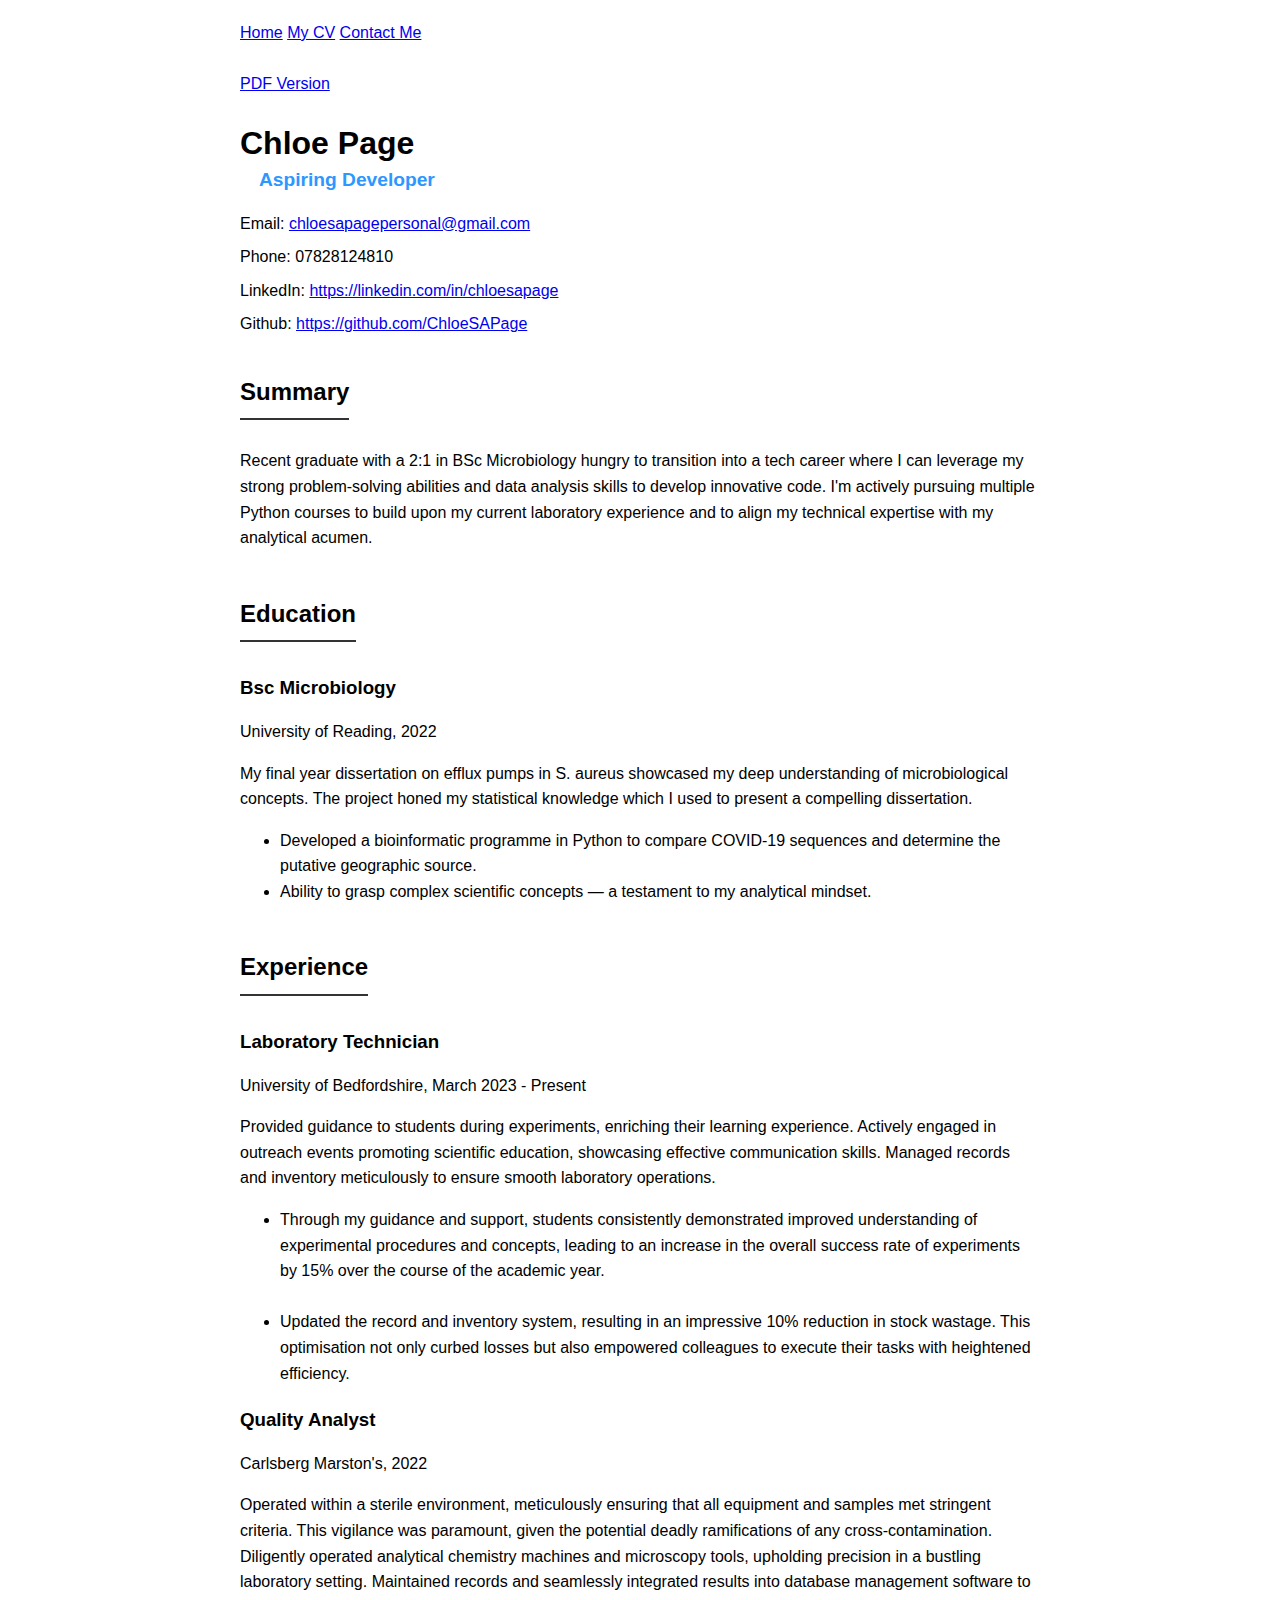
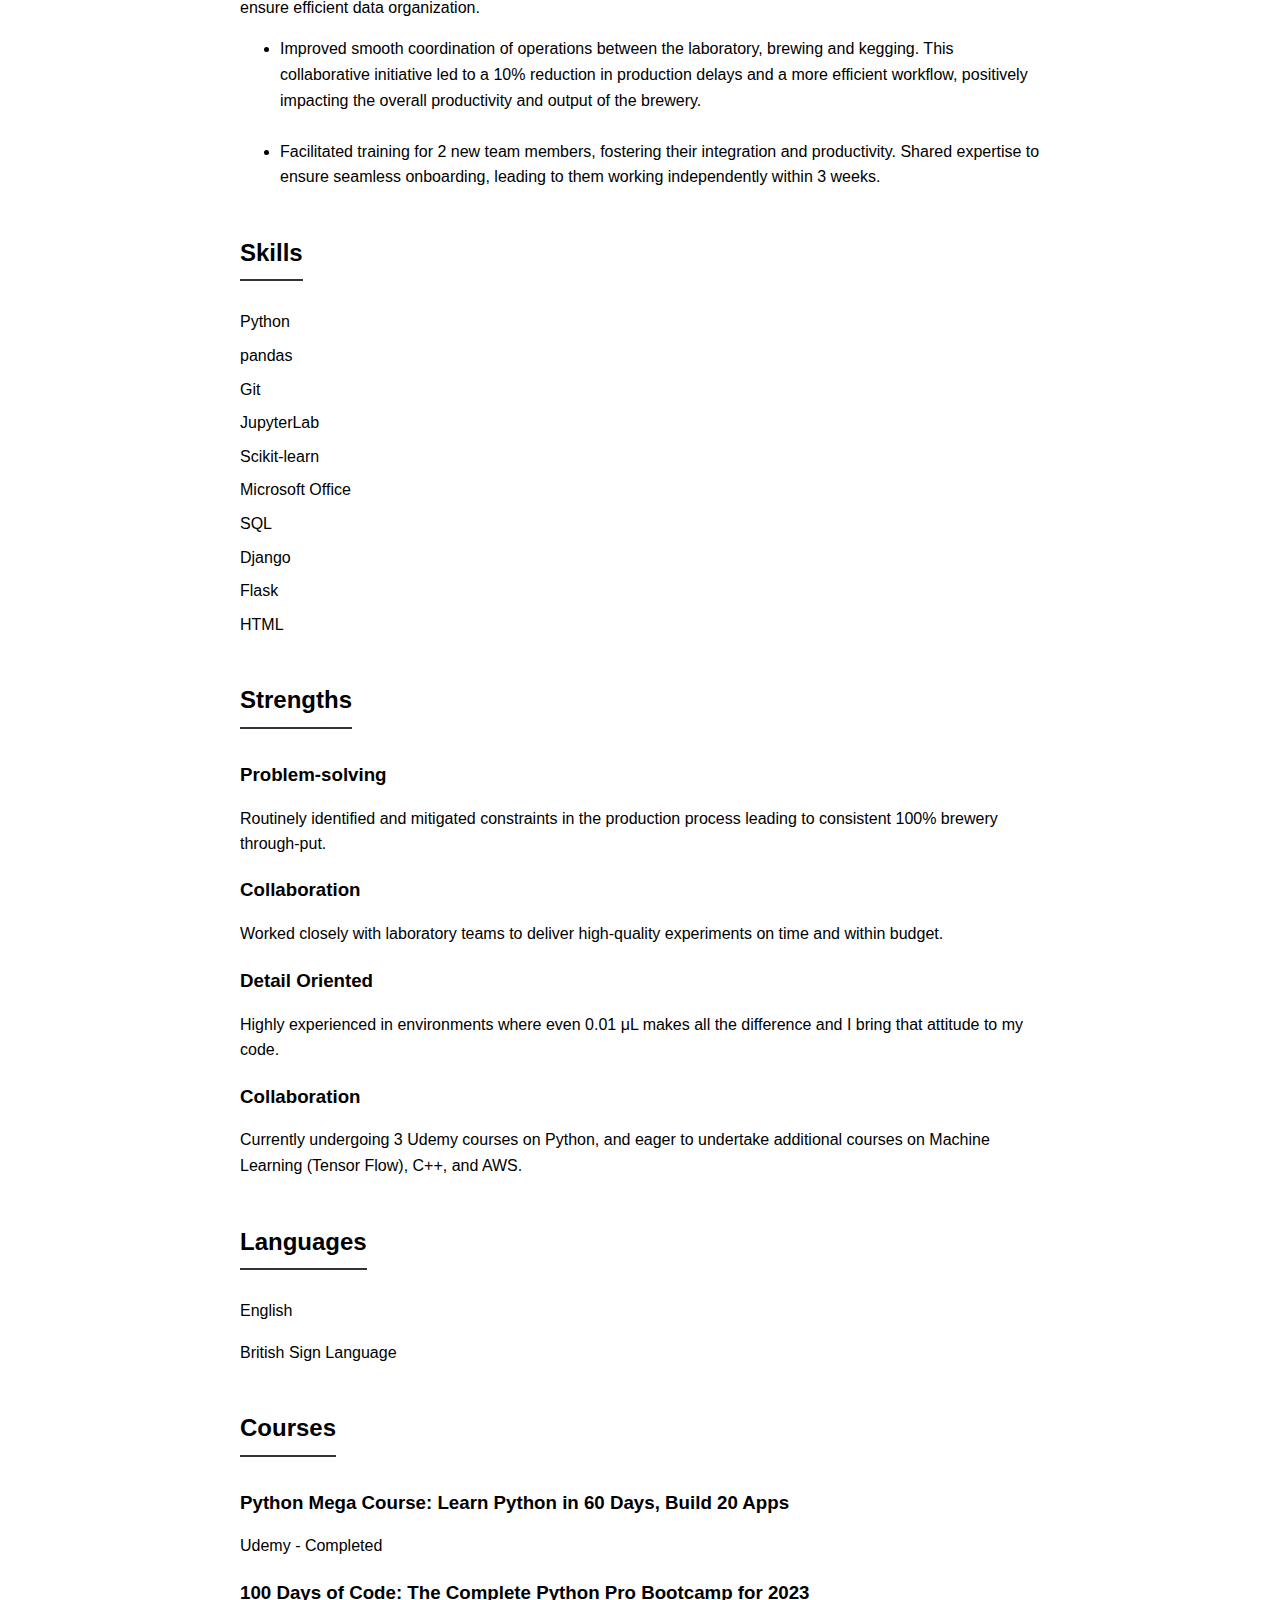
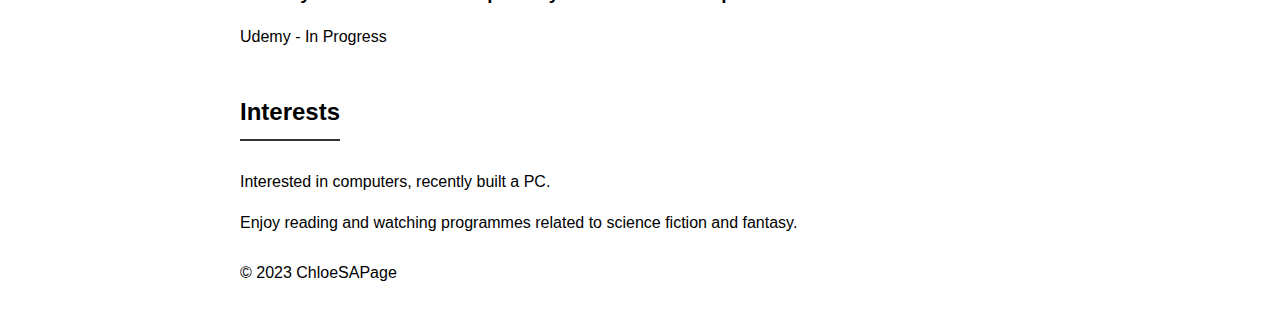
==== Chloe_Page_CV.html @ b6bef02d "moved css to seperate file" ====
<!DOCTYPE html>
<html lang="en">

<head>
    <meta charset="UTF-8">
    <meta name="viewport" content="width=device-width, initial-scale=1.0">
    <title>Chloe Page - CV</title>
    <link rel="stylesheet" href="styles.css">
</head>

<body>
    <nav>
        <div>
            <a href="index.html">Home</a>
            <a href="Chloe_Page_CV.html">My CV</a>
            <a href="contact.html">Contact Me</a>
        </div>
    </nav>
    <div>
        <br>
        <a href="/files/Chloe Page - CV.pdf" target="_blank"> PDF Version</a>
    </div>
    <header>
        <h1 class="myname">Chloe Page</h1>
        <p class="tagline">Aspiring Developer</p>
        <ul class="contact-info">
            <li>Email: <a href="mailto:chloesapagepersonal@gmail.com" target="_blank">chloesapagepersonal@gmail.com</a></li>
            <li>Phone: 07828124810 </li>
            <li>LinkedIn:
                <a href="https://linkedin.com/in/chloesapage" target="_blank">
                    https://linkedin.com/in/chloesapage</a>
            </li>
            <li>Github:
                <a href="https://linkedin.com/in/chloesapage" target="_blank">
                    https://github.com/ChloeSAPage</a>
            </li>
        </ul>
    </header>

    <section class="section">
        <h2>Summary</h2>
        <p>Recent graduate with a 2:1 in BSc Microbiology hungry to transition into
            a tech career where I can leverage my strong problem-solving abilities
            and data analysis skills to develop innovative code. I'm actively
            pursuing multiple Python courses to build upon my current laboratory
            experience and to align my technical expertise with my analytical
            acumen.</p>
    </section>

    <section class="section">
        <h2>Education</h2>
        <div class="section-content">
            <h3>Bsc Microbiology </h3>
            <p>University of Reading, 2022
            <p>
            <p> My final year dissertation on efflux pumps in S. aureus showcased
                my deep understanding of microbiological concepts. The project
                honed my statistical knowledge which I used to present a compelling
                dissertation.
            <ul>
                <li>Developed a bioinformatic programme in Python to compare
                    COVID-19 sequences and determine the putative geographic
                    source.</li>
                <li>Ability to grasp complex scientific concepts — a testament
                    to my analytical mindset.</li>
            </ul>
            </p>
        </div>
    </section>

    <section class="section">
        <h2>Experience</h2>
        <div class="section-content">
            <h3>Laboratory Technician</h3>
            <p>University of Bedfordshire, March 2023 - Present</p>
            <p>Provided guidance to students during experiments, enriching their
                learning experience. Actively engaged in outreach events promoting
                scientific education, showcasing effective communication skills.
                Managed records and inventory meticulously to ensure smooth laboratory
                operations.</p>
            <ul>
                <li>Through my guidance and support, students consistently
                    demonstrated improved understanding of experimental
                    procedures and concepts, leading to an increase in the
                    overall success rate of experiments by 15% over the course of
                    the academic year.</li>
                <br>
                <li>Updated the record and inventory system, resulting in an
                    impressive 10% reduction in stock wastage. This optimisation
                    not only curbed losses but also empowered colleagues to
                    execute their tasks with heightened efficiency.</li>
            </ul>
        </div>
        <div class="section-content">
            <h3>Quality Analyst</h3>
            <p>Carlsberg Marston's, 2022</p>
            <p>Operated within a sterile environment, meticulously ensuring that
                all equipment and samples met stringent criteria. This vigilance
                was paramount, given the potential deadly ramifications of any
                cross-contamination. Diligently operated analytical chemistry
                machines and microscopy tools, upholding precision in a bustling
                laboratory setting. Maintained records and seamlessly integrated
                results into database management software to ensure efficient
                data organization.</p>
            <ul>
                <li>Improved smooth coordination of operations between the
                    laboratory, brewing and kegging. This collaborative initiative
                    led to a 10% reduction in production delays and a more
                    efficient workflow, positively impacting the overall
                    productivity and output of the brewery.</li>
                <br>
                <li>Facilitated training for 2 new team members, fostering their
                    integration and productivity. Shared expertise to ensure
                    seamless onboarding, leading to them working independently
                    within 3 weeks.</li>
            </ul>
        </div>
    </section>

    <section class="section">
        <h2>Skills</h2>
        <div class="section-content">
            <ul class="contact-info">
                <li>Python</li>
                <li>pandas</li>
                <li>Git</li>
                <li>JupyterLab</li>
                <li>Scikit-learn</li>
                <li>Microsoft Office</li>
                <li>SQL</li>
                <li>Django</li>
                <li>Flask</li>
                <li>HTML</li>
            </ul>
        </div>
    </section>

    <section class="section">
        <h2>Strengths</h2>
        <div class="section-content">
            <h3>Problem-solving</h3>
            <p>Routinely identified and mitigated constraints in the production
                process leading to consistent 100% brewery through-put.</p>
            <h3>Collaboration</h3>
            <p>Worked closely with laboratory teams to deliver high-quality
                experiments on time and within budget.</p>
            <h3>Detail Oriented</h3>
            <p>Highly experienced in environments where even 0.01 μL makes all
                the difference and I bring that attitude to my code.</p>
            <h3>Collaboration</h3>
            <p>Currently undergoing 3 Udemy courses on Python, and eager to
                undertake additional courses on Machine Learning (Tensor Flow),
                C++, and AWS.</p>
        </div>
    </section>

    <section class="section">
        <h2>Languages</h2>
        <div class="section-content">
            <p>English</p>
            <p>British Sign Language</p>
        </div>
    </section>

    <section class="section">
        <h2>Courses</h2>
        <div class="section-content">
            <h3>Python Mega Course: Learn Python in 60 Days, Build 20 Apps</h3>
            <p>Udemy - Completed</p>
            <h3>100 Days of Code: The Complete Python Pro Bootcamp for 2023</h3>
            <p>Udemy - In Progress</p>
        </div>
    </section>

    <section class="section">
        <h2>Interests</h2>
        <div class="section-content">
            <p>Interested in computers, recently built a PC.</p>
            <p>Enjoy reading and watching programmes related to science fiction and
                fantasy.</p>

        </div>
    </section>

    <footer>
        <p>&copy; 2023 ChloeSAPage</p>
    </footer>
</body>

</html>
---- styles.css ----
:root {
    --tagline-color: #2d97ff;
}

body {
    font-family: Arial, sans-serif;
    line-height: 1.6;
    margin: 0 auto;
    max-width: 800px;
    padding: 20px;
}

h1,
h2,
h3 {
    margin-bottom: 0.5em;
}

.section {
    margin-bottom: 1.5em;
}

.section h2 {
    border-bottom: 2px solid #333;
    display: inline-block;
    padding-bottom: 0.3em;
}

.section-content {
    margin-top: 1em;
}

img {
    width: 200px;
    border-radius: 100px;
    float: left;
    margin-right: 10px;
}

.contact-info {
    list-style-type: none;
    padding: 0;
}

.contact-info li {
    margin-bottom: 0.5em;
}

form {
    width: 1px;
}

.tagline {
    color: var(--tagline-color);
    font-size: larger;
    font-weight: bolder;
    line-height: normal;
    margin-block-start: 0cm;
    margin-left: 0.5cm;
}

.myname {
    font-weight: bold;
    margin-bottom: 0cm;
}

nav {
    color: #2d97ff;
    margin-bottom: 0cm;
}
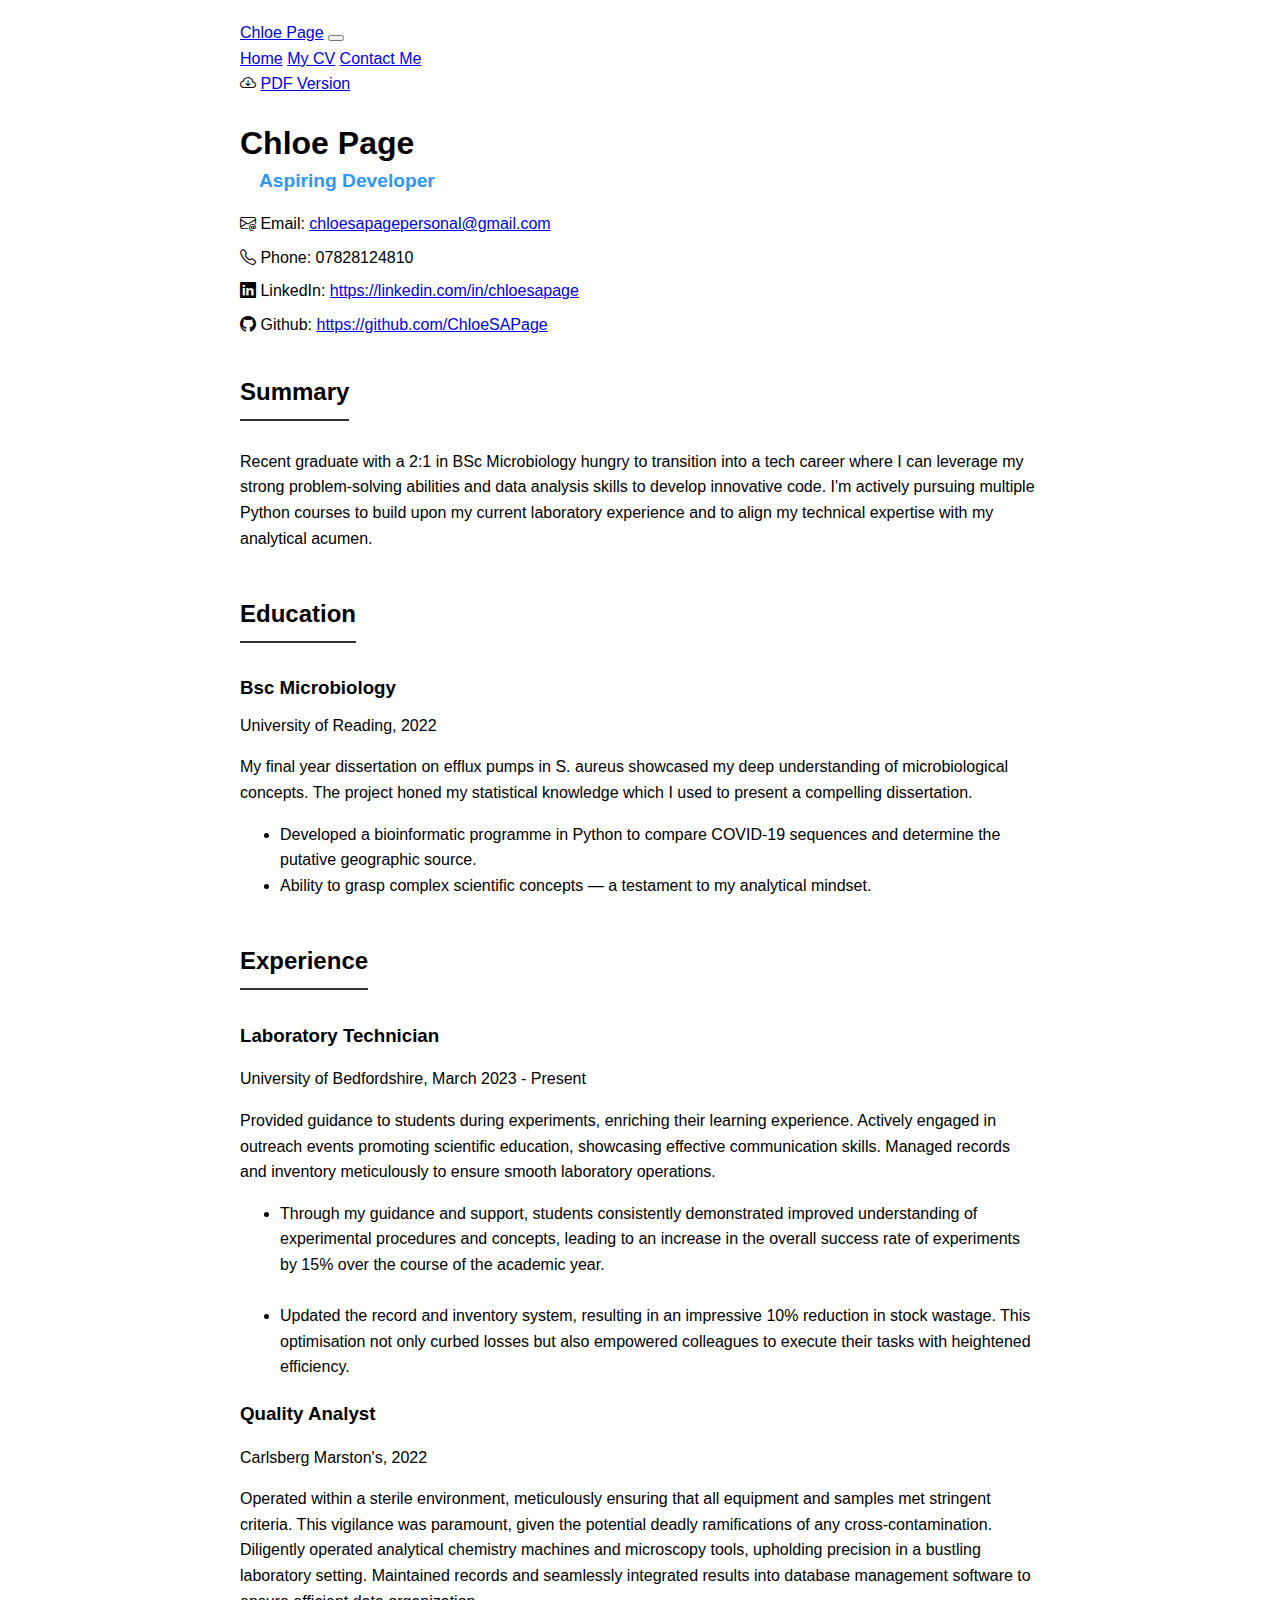
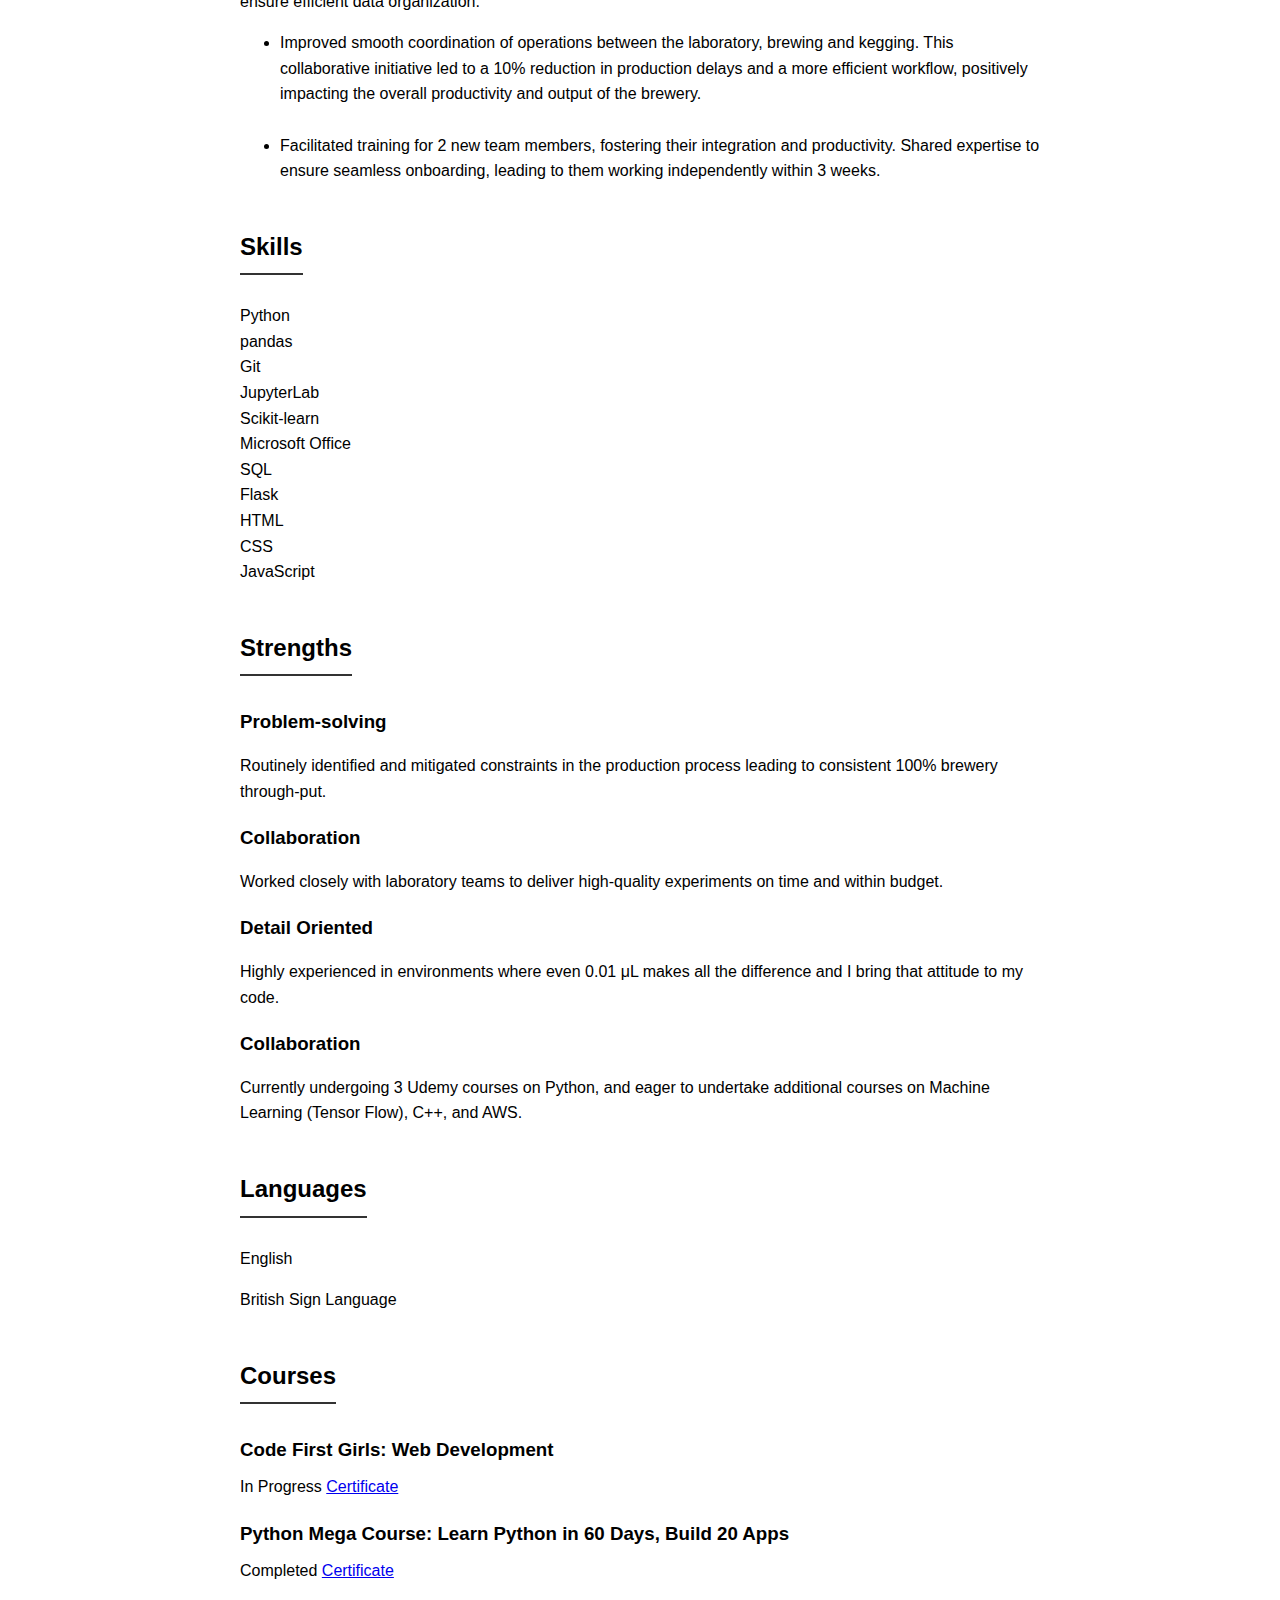
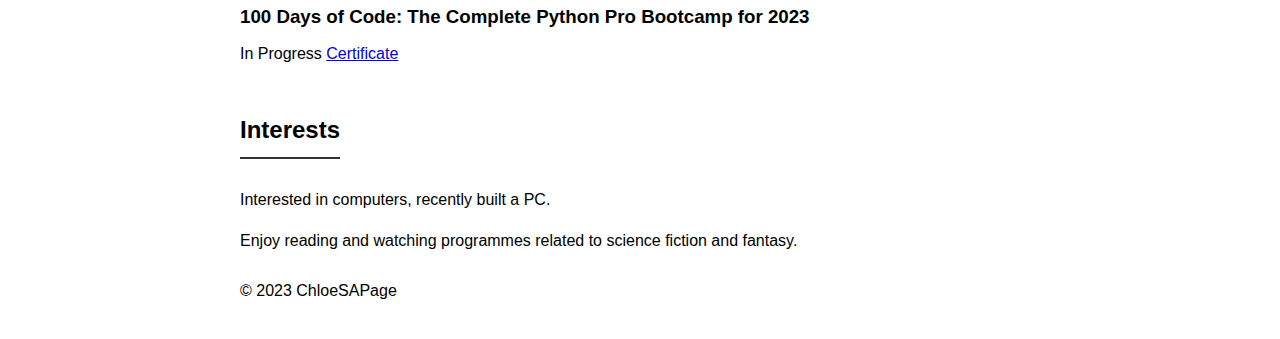
==== commit 18a7701b: "navbar, icons, font colour" ====
--- a/Chloe_Page_CV.html
+++ b/Chloe_Page_CV.html
@@ -4,33 +4,54 @@
 <head>
     <meta charset="UTF-8">
     <meta name="viewport" content="width=device-width, initial-scale=1.0">
+    <script src="https://cdn.jsdelivr.net/npm/bootstrap@5.3.2/dist/js/bootstrap.bundle.min.js"
+        integrity="sha384-C6RzsynM9kWDrMNeT87bh95OGNyZPhcTNXj1NW7RuBCsyN/o0jlpcV8Qyq46cDfL"
+        crossorigin="anonymous"></script>
+    <link href="https://cdn.jsdelivr.net/npm/bootstrap@5.3.2/dist/css/bootstrap.min.css" rel="stylesheet"
+        integrity="sha384-T3c6CoIi6uLrA9TneNEoa7RxnatzjcDSCmG1MXxSR1GAsXEV/Dwwykc2MPK8M2HN" crossorigin="anonymous">
+    <link rel="stylesheet" href="https://cdn.jsdelivr.net/npm/bootstrap-icons@1.11.2/font/bootstrap-icons.min.css">
+    <link rel="stylesheet" href="styles.css">
     <title>Chloe Page - CV</title>
-    <link rel="stylesheet" href="styles.css">
+
 </head>
 
 <body>
-    <nav>
-        <div>
-            <a href="index.html">Home</a>
-            <a href="Chloe_Page_CV.html">My CV</a>
-            <a href="contact.html">Contact Me</a>
+
+    <nav class="navbar navbar-expand-lg bg-body-tertiary">
+        <div class="container-fluid">
+            <a class="navbar-brand" href="#">Chloe Page</a>
+            <button class="navbar-toggler" type="button" data-bs-toggle="collapse" data-bs-target="#navbarNav"
+                aria-controls="navbarNav" aria-expanded="false" aria-label="Toggle navigation">
+                <span class="navbar-toggler-icon"></span>
+            </button>
+            <div class="collapse navbar-collapse" id="navbarNav">
+                <div class="navbar-nav">
+                    <a class="nav-link active" aria-current="page" href="index.html">Home</a>
+                    <a href="Chloe_Page_CV.html" class="nav-link">My CV</a>
+                    <a href="contact.html" class="nav-link">Contact Me</a>
+                </div>
+            </div>
         </div>
     </nav>
-    <div>
-        <br>
+
+    <div class="mb-3">
+        <i class="bi bi-cloud-arrow-down"></i>
         <a href="/files/Chloe Page - CV.pdf" target="_blank"> PDF Version</a>
     </div>
+
     <header>
         <h1 class="myname">Chloe Page</h1>
-        <p class="tagline">Aspiring Developer</p>
-        <ul class="contact-info">
-            <li>Email: <a href="mailto:chloesapagepersonal@gmail.com" target="_blank">chloesapagepersonal@gmail.com</a></li>
-            <li>Phone: 07828124810 </li>
-            <li>LinkedIn:
+        <small class="tagline">Aspiring Developer</small>
+        <ul class="contact-info mt-2">
+            <li> <i class="bi bi-envelope-at"></i> Email: <a href="mailto:chloesapagepersonal@gmail.com"
+                    target="_blank">chloesapagepersonal@gmail.com</a>
+            </li>
+            <li> <i class="bi bi-telephone"></i> Phone: 07828124810 </li>
+            <li> <i class="bi bi-linkedin"></i> LinkedIn:
                 <a href="https://linkedin.com/in/chloesapage" target="_blank">
                     https://linkedin.com/in/chloesapage</a>
             </li>
-            <li>Github:
+            <li><i class="bi bi-github"></i> Github:
                 <a href="https://linkedin.com/in/chloesapage" target="_blank">
                     https://github.com/ChloeSAPage</a>
             </li>
@@ -51,8 +72,8 @@
         <h2>Education</h2>
         <div class="section-content">
             <h3>Bsc Microbiology </h3>
-            <p>University of Reading, 2022
-            <p>
+            <span>University of Reading, 2022 </span>
+
             <p> My final year dissertation on efflux pumps in S. aureus showcased
                 my deep understanding of microbiological concepts. The project
                 honed my statistical knowledge which I used to present a compelling
@@ -119,19 +140,20 @@
 
     <section class="section">
         <h2>Skills</h2>
-        <div class="section-content">
-            <ul class="contact-info">
-                <li>Python</li>
-                <li>pandas</li>
-                <li>Git</li>
-                <li>JupyterLab</li>
-                <li>Scikit-learn</li>
-                <li>Microsoft Office</li>
-                <li>SQL</li>
-                <li>Django</li>
-                <li>Flask</li>
-                <li>HTML</li>
-            </ul>
+        <div class="section-content container">
+            <div class="row row-cols-5">
+                <div class="skills col mb-3">Python</div>
+                <div class="skills col mb-3">pandas</div>
+                <div class="skills col mb-3">Git</div>
+                <div class="skills col mb-3">JupyterLab</div>
+                <div class="skills col mb-3">Scikit-learn</div>
+                <div class="skills col mb-3">Microsoft Office</div>
+                <div class="skills col mb-3">SQL</div>
+                <div class="skills col mb-3">Flask</div>
+                <div class="skills col mb-3">HTML</div>
+                <div class="skills col mb-3">CSS</div>
+                <div class="skills col mb-3">JavaScript</div>
+            </div>
         </div>
     </section>
 
@@ -165,10 +187,15 @@
     <section class="section">
         <h2>Courses</h2>
         <div class="section-content">
-            <h3>Python Mega Course: Learn Python in 60 Days, Build 20 Apps</h3>
-            <p>Udemy - Completed</p>
-            <h3>100 Days of Code: The Complete Python Pro Bootcamp for 2023</h3>
-            <p>Udemy - In Progress</p>
+            <h3 class="mt-3">Code First Girls: Web Development</h3>
+            <span class="me-5">In Progress</span>
+            <a href="#">Certificate</a>
+            <h3 class="mt-3">Python Mega Course: Learn Python in 60 Days, Build 20 Apps</h3>
+            <span class="me-5">Completed</span>
+            <a href="#">Certificate</a>
+            <h3 class="mt-3">100 Days of Code: The Complete Python Pro Bootcamp for 2023</h3>
+            <span class="me-5">In Progress</span>
+            <a href="#">Certificate</a>
         </div>
     </section>
 
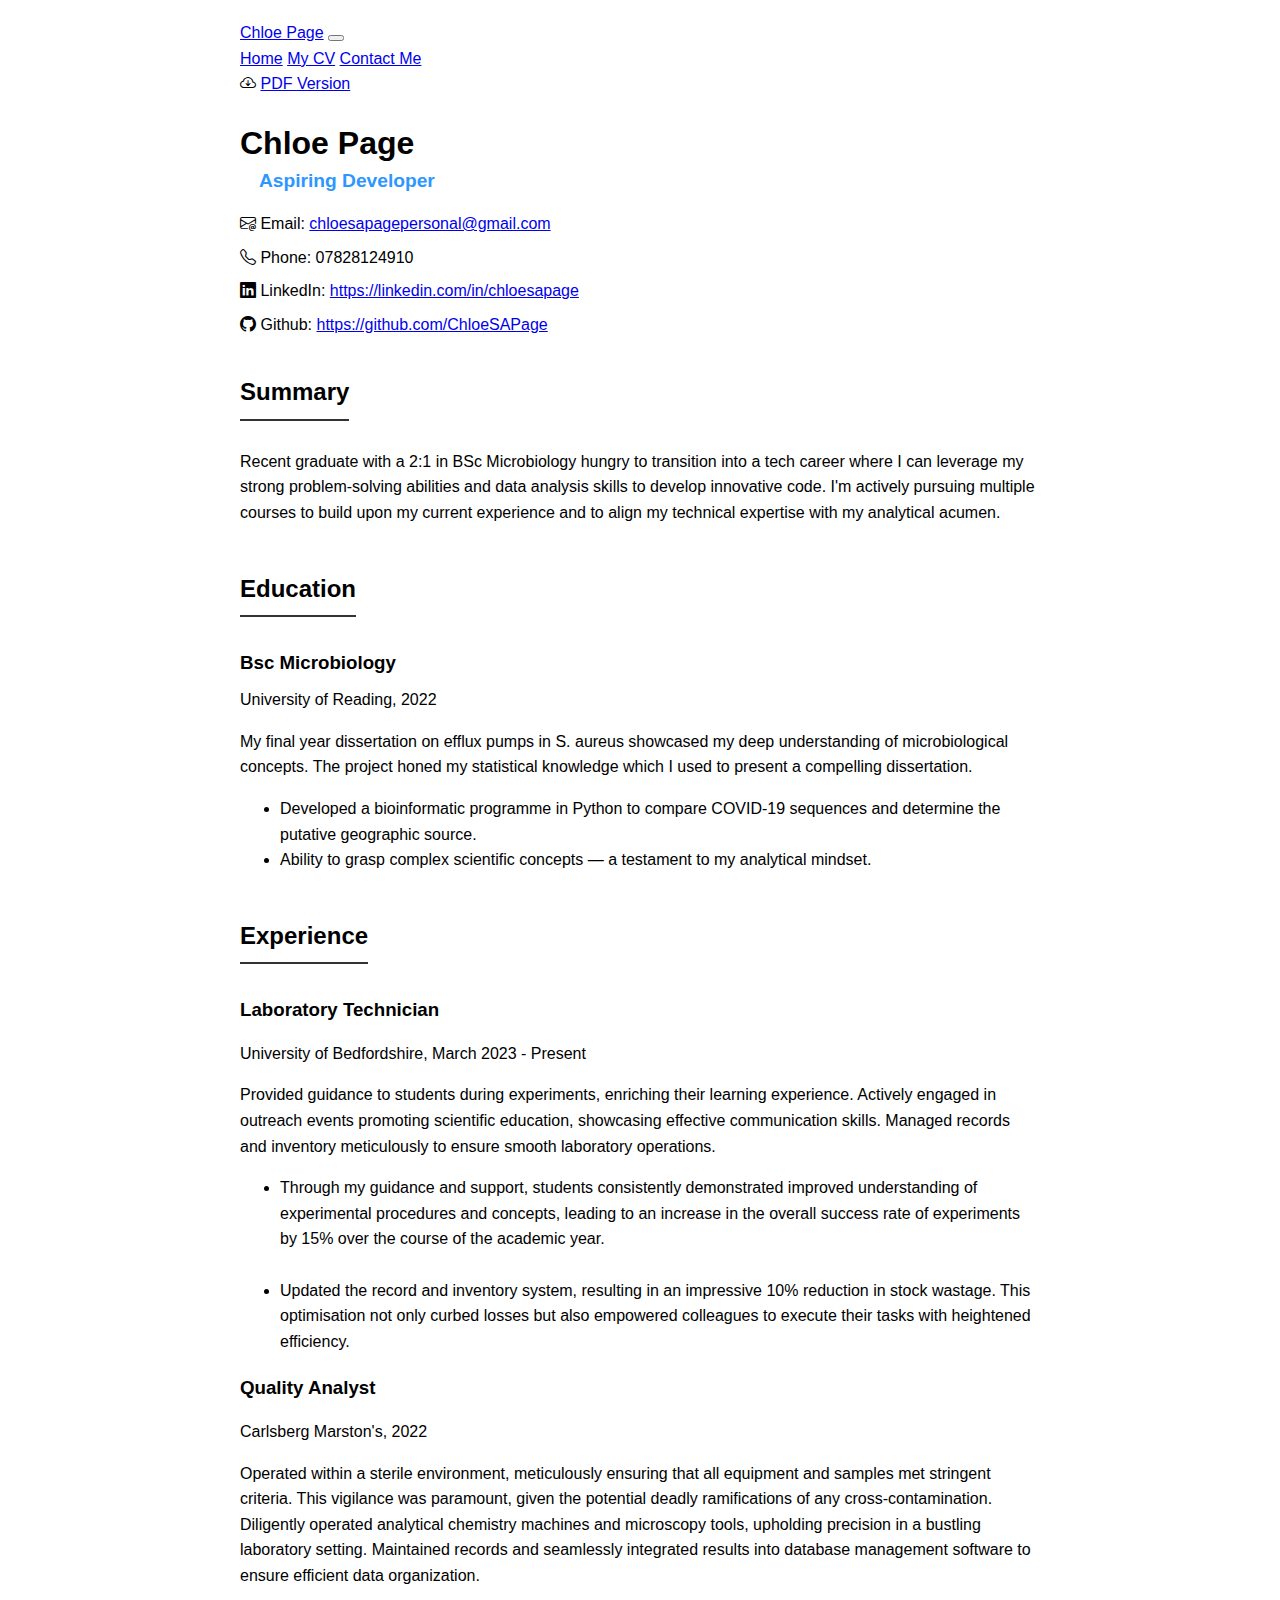
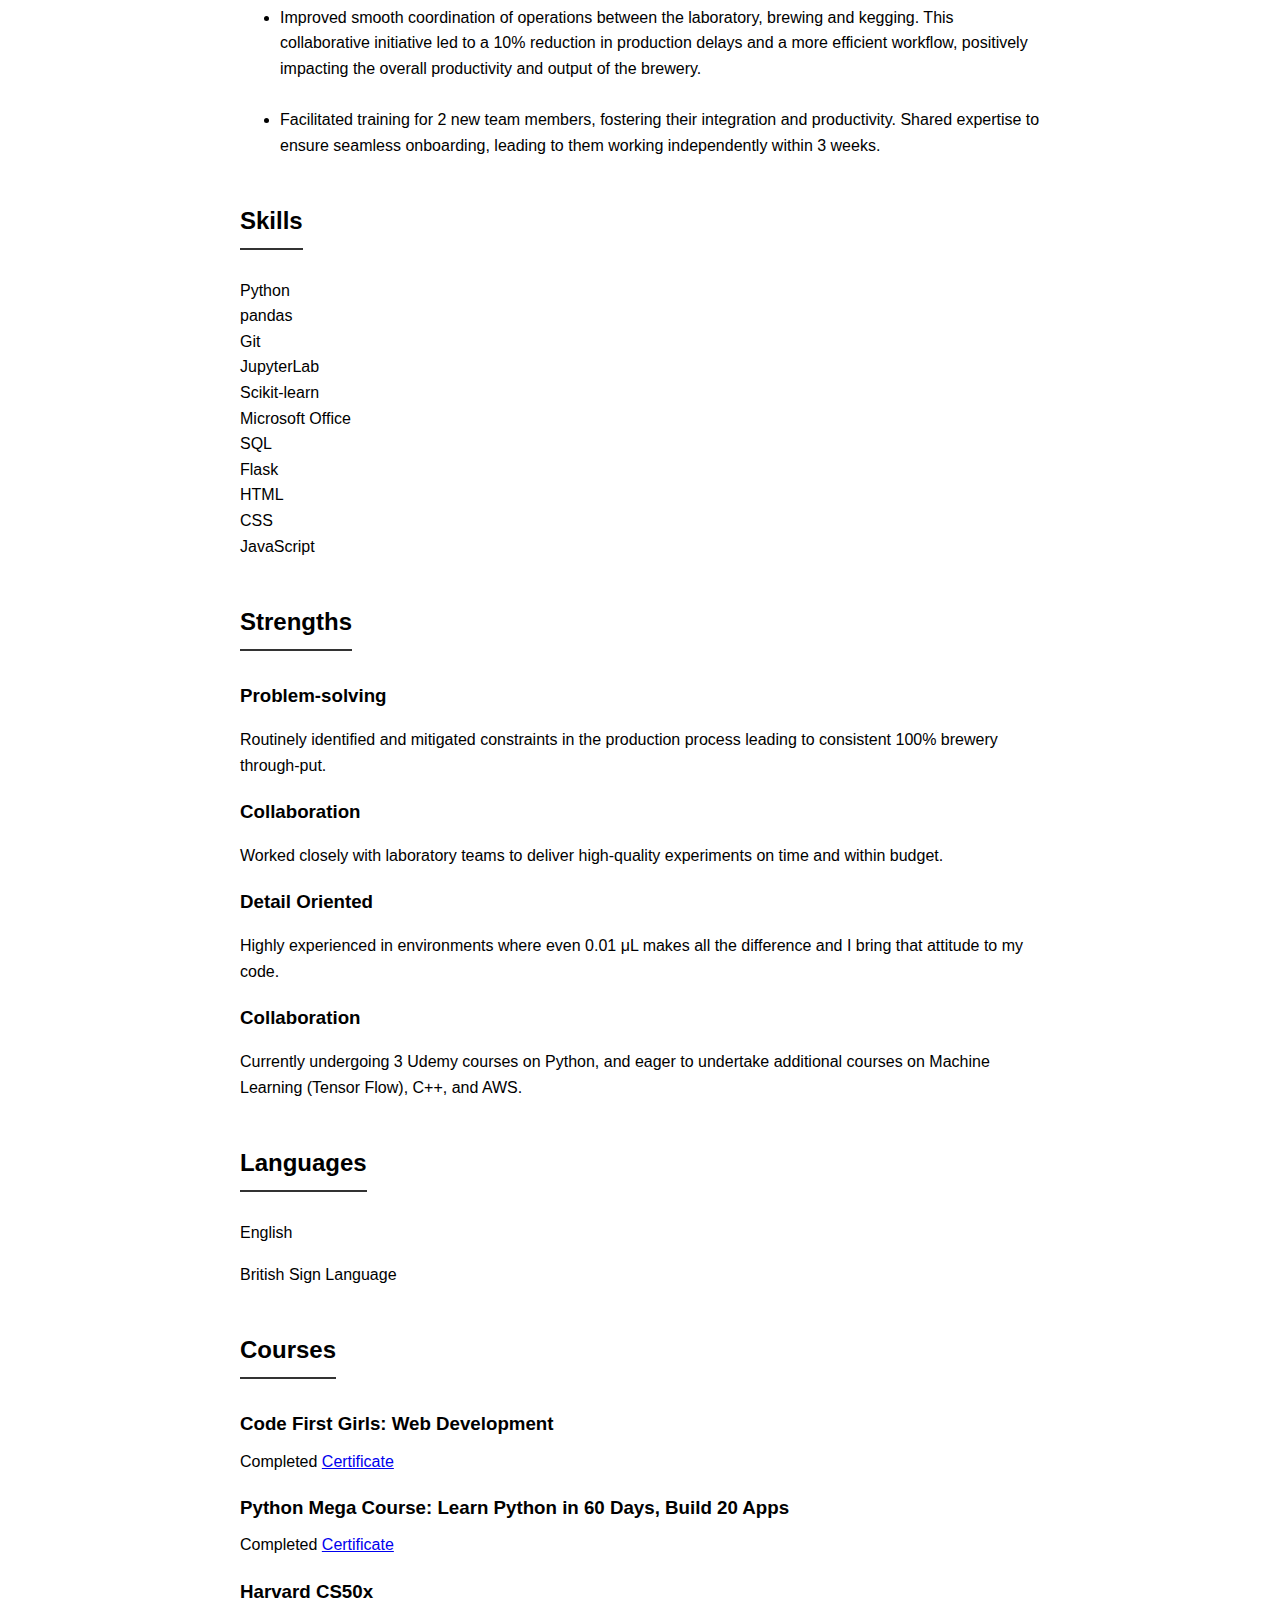
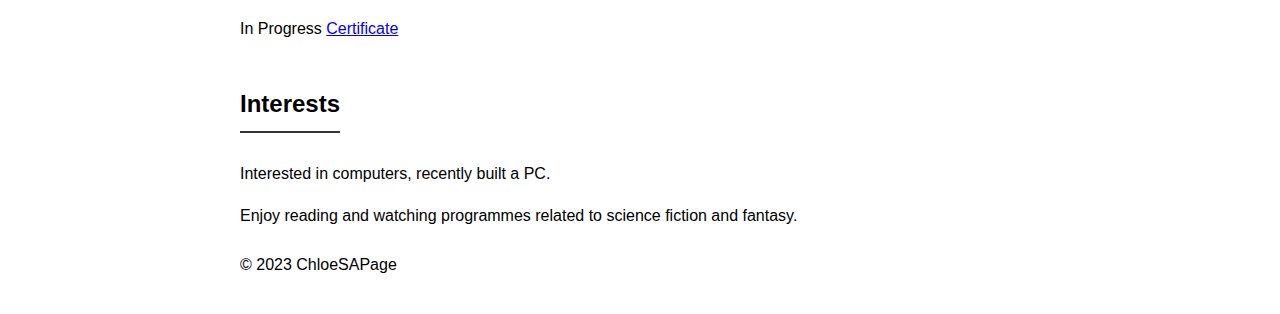
==== commit e231b5f6: "updated" ====
--- a/Chloe_Page_CV.html
+++ b/Chloe_Page_CV.html
@@ -46,7 +46,7 @@
             <li> <i class="bi bi-envelope-at"></i> Email: <a href="mailto:chloesapagepersonal@gmail.com"
                     target="_blank">chloesapagepersonal@gmail.com</a>
             </li>
-            <li> <i class="bi bi-telephone"></i> Phone: 07828124810 </li>
+            <li> <i class="bi bi-telephone"></i> Phone: 07828124910 </li>
             <li> <i class="bi bi-linkedin"></i> LinkedIn:
                 <a href="https://linkedin.com/in/chloesapage" target="_blank">
                     https://linkedin.com/in/chloesapage</a>
@@ -63,9 +63,8 @@
         <p>Recent graduate with a 2:1 in BSc Microbiology hungry to transition into
             a tech career where I can leverage my strong problem-solving abilities
             and data analysis skills to develop innovative code. I'm actively
-            pursuing multiple Python courses to build upon my current laboratory
-            experience and to align my technical expertise with my analytical
-            acumen.</p>
+            pursuing multiple courses to build upon my current experience and to 
+            align my technical expertise with my analytical acumen.</p>
     </section>
 
     <section class="section">
@@ -188,14 +187,15 @@
         <h2>Courses</h2>
         <div class="section-content">
             <h3 class="mt-3">Code First Girls: Web Development</h3>
+            <span class="me-5">Completed</span>
+            <a href="ChloeSAPage.github.io/files/CFGCertificate.pdf">Certificate</a>
+            <h3 class="mt-3">Python Mega Course: Learn Python in 60 Days, Build 20 Apps</h3>
+            <span class="me-5">Completed</span>
+            <a href="https://www.udemy.com/certificate/UC-3ac98ff7-9a83-4505-9bbf-28c5e411a1ca/">Certificate</a>
+            <h3 class="mt-3">Harvard CS50x</h3>
             <span class="me-5">In Progress</span>
             <a href="#">Certificate</a>
-            <h3 class="mt-3">Python Mega Course: Learn Python in 60 Days, Build 20 Apps</h3>
-            <span class="me-5">Completed</span>
-            <a href="#">Certificate</a>
-            <h3 class="mt-3">100 Days of Code: The Complete Python Pro Bootcamp for 2023</h3>
-            <span class="me-5">In Progress</span>
-            <a href="#">Certificate</a>
+
         </div>
     </section>
 
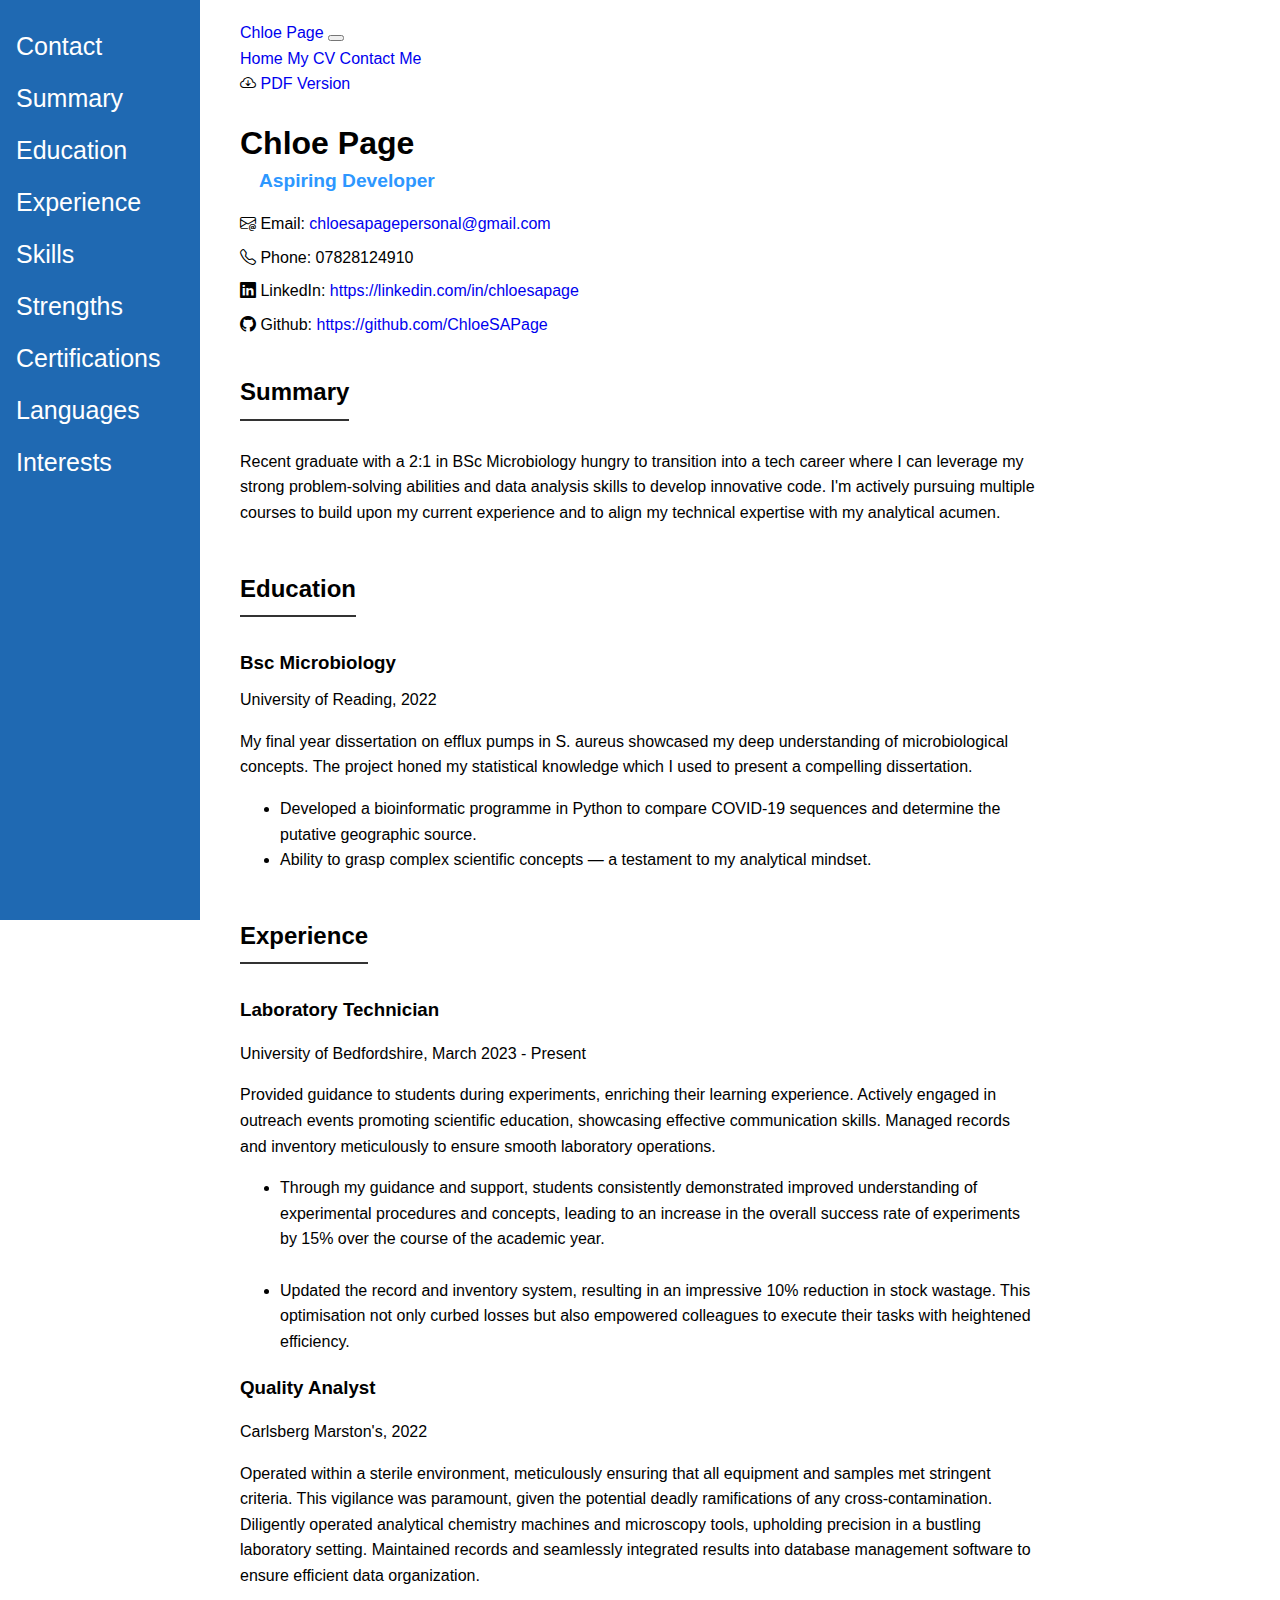
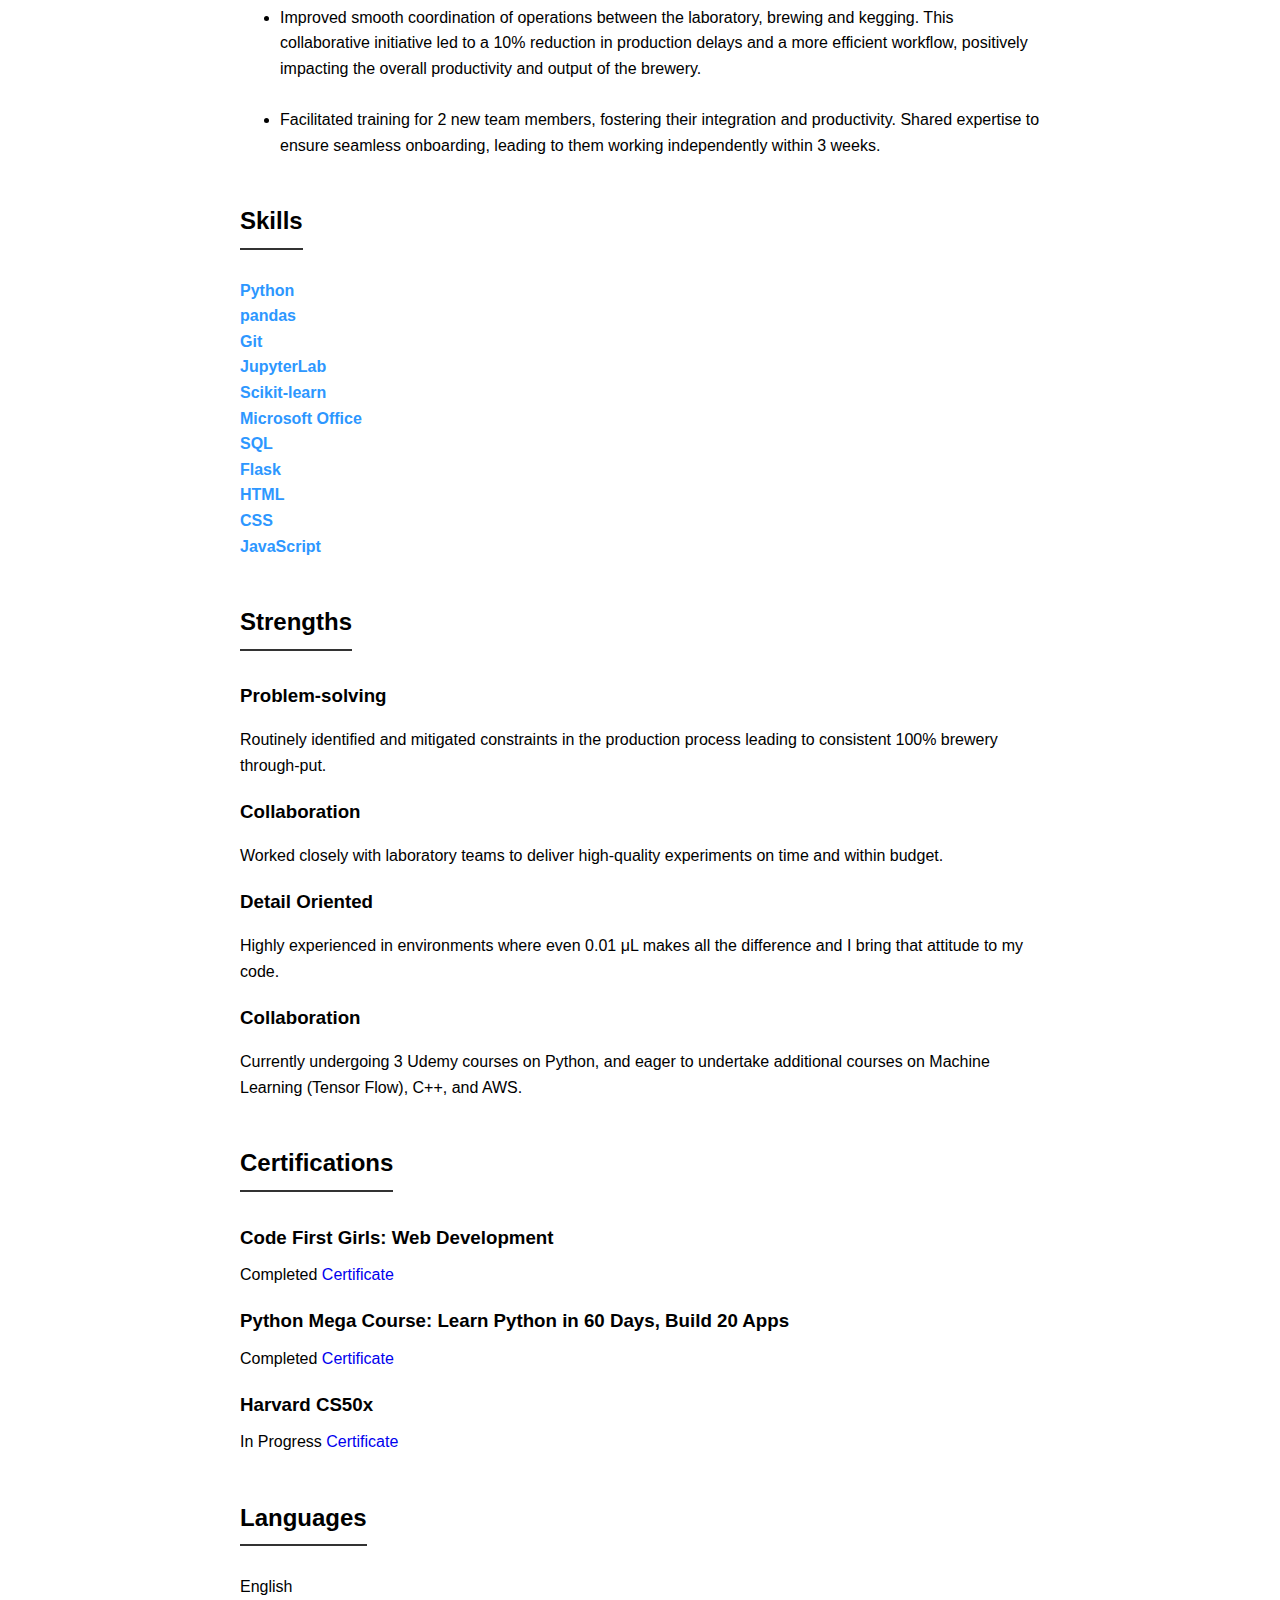
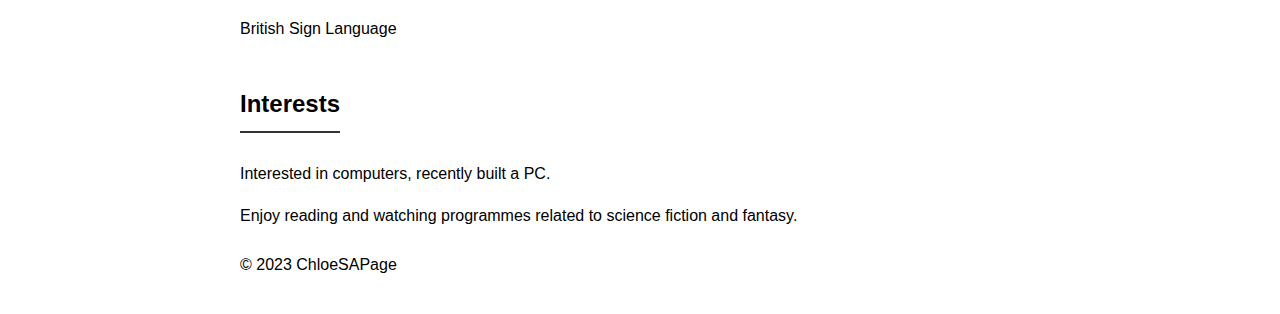
==== commit 5dfbc341: "added sidebar" ====
--- a/Chloe_Page_CV.html
+++ b/Chloe_Page_CV.html
@@ -34,13 +34,25 @@
         </div>
     </nav>
 
+    <div class="sidenav ">
+        <a href="#contactinfo">Contact</a>
+        <a href="#summary">Summary</a>
+        <a href="#education">Education</a>
+        <a href="#experience">Experience</a>
+        <a href="#skills">Skills</a>
+        <a href="#strengths">Strengths</a>
+        <a href="#certifications">Certifications</a>
+        <a href="#languages">Languages</a>
+        <a href="#interests">Interests</a>
+    </div>
+
     <div class="mb-3">
         <i class="bi bi-cloud-arrow-down"></i>
         <a href="/files/Chloe Page - CV.pdf" target="_blank"> PDF Version</a>
     </div>
 
     <header>
-        <h1 class="myname">Chloe Page</h1>
+        <h1 id="contactinfo"   class="myname">Chloe Page</h1>
         <small class="tagline">Aspiring Developer</small>
         <ul class="contact-info mt-2">
             <li> <i class="bi bi-envelope-at"></i> Email: <a href="mailto:chloesapagepersonal@gmail.com"
@@ -59,16 +71,16 @@
     </header>
 
     <section class="section">
-        <h2>Summary</h2>
+        <h2 id="summary">Summary</h2>
         <p>Recent graduate with a 2:1 in BSc Microbiology hungry to transition into
             a tech career where I can leverage my strong problem-solving abilities
             and data analysis skills to develop innovative code. I'm actively
-            pursuing multiple courses to build upon my current experience and to 
+            pursuing multiple courses to build upon my current experience and to
             align my technical expertise with my analytical acumen.</p>
     </section>
 
     <section class="section">
-        <h2>Education</h2>
+        <h2 id="education">Education</h2>
         <div class="section-content">
             <h3>Bsc Microbiology </h3>
             <span>University of Reading, 2022 </span>
@@ -89,7 +101,7 @@
     </section>
 
     <section class="section">
-        <h2>Experience</h2>
+        <h2 id="experience">Experience</h2>
         <div class="section-content">
             <h3>Laboratory Technician</h3>
             <p>University of Bedfordshire, March 2023 - Present</p>
@@ -138,7 +150,7 @@
     </section>
 
     <section class="section">
-        <h2>Skills</h2>
+        <h2 id="skills">Skills</h2>
         <div class="section-content container">
             <div class="row row-cols-5">
                 <div class="skills col mb-3">Python</div>
@@ -157,7 +169,7 @@
     </section>
 
     <section class="section">
-        <h2>Strengths</h2>
+        <h2 id="strengths">Strengths</h2>
         <div class="section-content">
             <h3>Problem-solving</h3>
             <p>Routinely identified and mitigated constraints in the production
@@ -176,15 +188,7 @@
     </section>
 
     <section class="section">
-        <h2>Languages</h2>
-        <div class="section-content">
-            <p>English</p>
-            <p>British Sign Language</p>
-        </div>
-    </section>
-
-    <section class="section">
-        <h2>Courses</h2>
+        <h2 id="certifications">Certifications</h2>
         <div class="section-content">
             <h3 class="mt-3">Code First Girls: Web Development</h3>
             <span class="me-5">Completed</span>
@@ -200,7 +204,15 @@
     </section>
 
     <section class="section">
-        <h2>Interests</h2>
+        <h2 id="languages">Languages</h2>
+        <div class="section-content">
+            <p>English</p>
+            <p>British Sign Language</p>
+        </div>
+    </section>
+
+    <section class="section">
+        <h2 id="interests">Interests</h2>
         <div class="section-content">
             <p>Interested in computers, recently built a PC.</p>
             <p>Enjoy reading and watching programmes related to science fiction and
--- a/styles.css
+++ b/styles.css
@@ -1,6 +1,8 @@
 :root {
     --tagline-color: #2d97ff;
 }
+
+@import url("https://cdn.jsdelivr.net/npm/bootstrap-icons@1.11.2/font/bootstrap-icons.min.css");
 
 body {
     font-family: Arial, sans-serif;
@@ -33,7 +35,6 @@
 img {
     width: 200px;
     border-radius: 100px;
-    float: left;
     margin-right: 10px;
 }
 
@@ -64,7 +65,59 @@
     margin-bottom: 0cm;
 }
 
+.place {
+    color: var(--tagline-color);
+}
+
 nav {
     color: #2d97ff;
     margin-bottom: 0cm;
+}
+
+a {
+    text-decoration: none;
+}
+
+.skills {
+    font-weight: bold;
+    color: #2d97ff;
+}
+
+.sidenav {
+    height: 100%;
+    width: 200px;
+    position: fixed;
+
+    top: 0;
+    left: 0;
+    background-color: rgb(31, 105, 178);
+    overflow-x: hidden;
+    padding-top: 20px;
+}
+
+.sidenav a {
+    padding: 6px 8px 6px 16px;
+    text-decoration: none;
+    font-size: 25px;
+    color: white;
+    display: block;
+}
+
+.sidenav a:hover {
+    color: #f1f1f1;
+}
+
+.main {
+    margin-left: 160px;
+    padding: 0px 10px;
+}
+
+@media screen and (max-height: 450px) {
+    .sidenav {
+        padding-top: 15px;
+    }
+
+    .sidenav a {
+        font-size: 18px;
+    }
 }